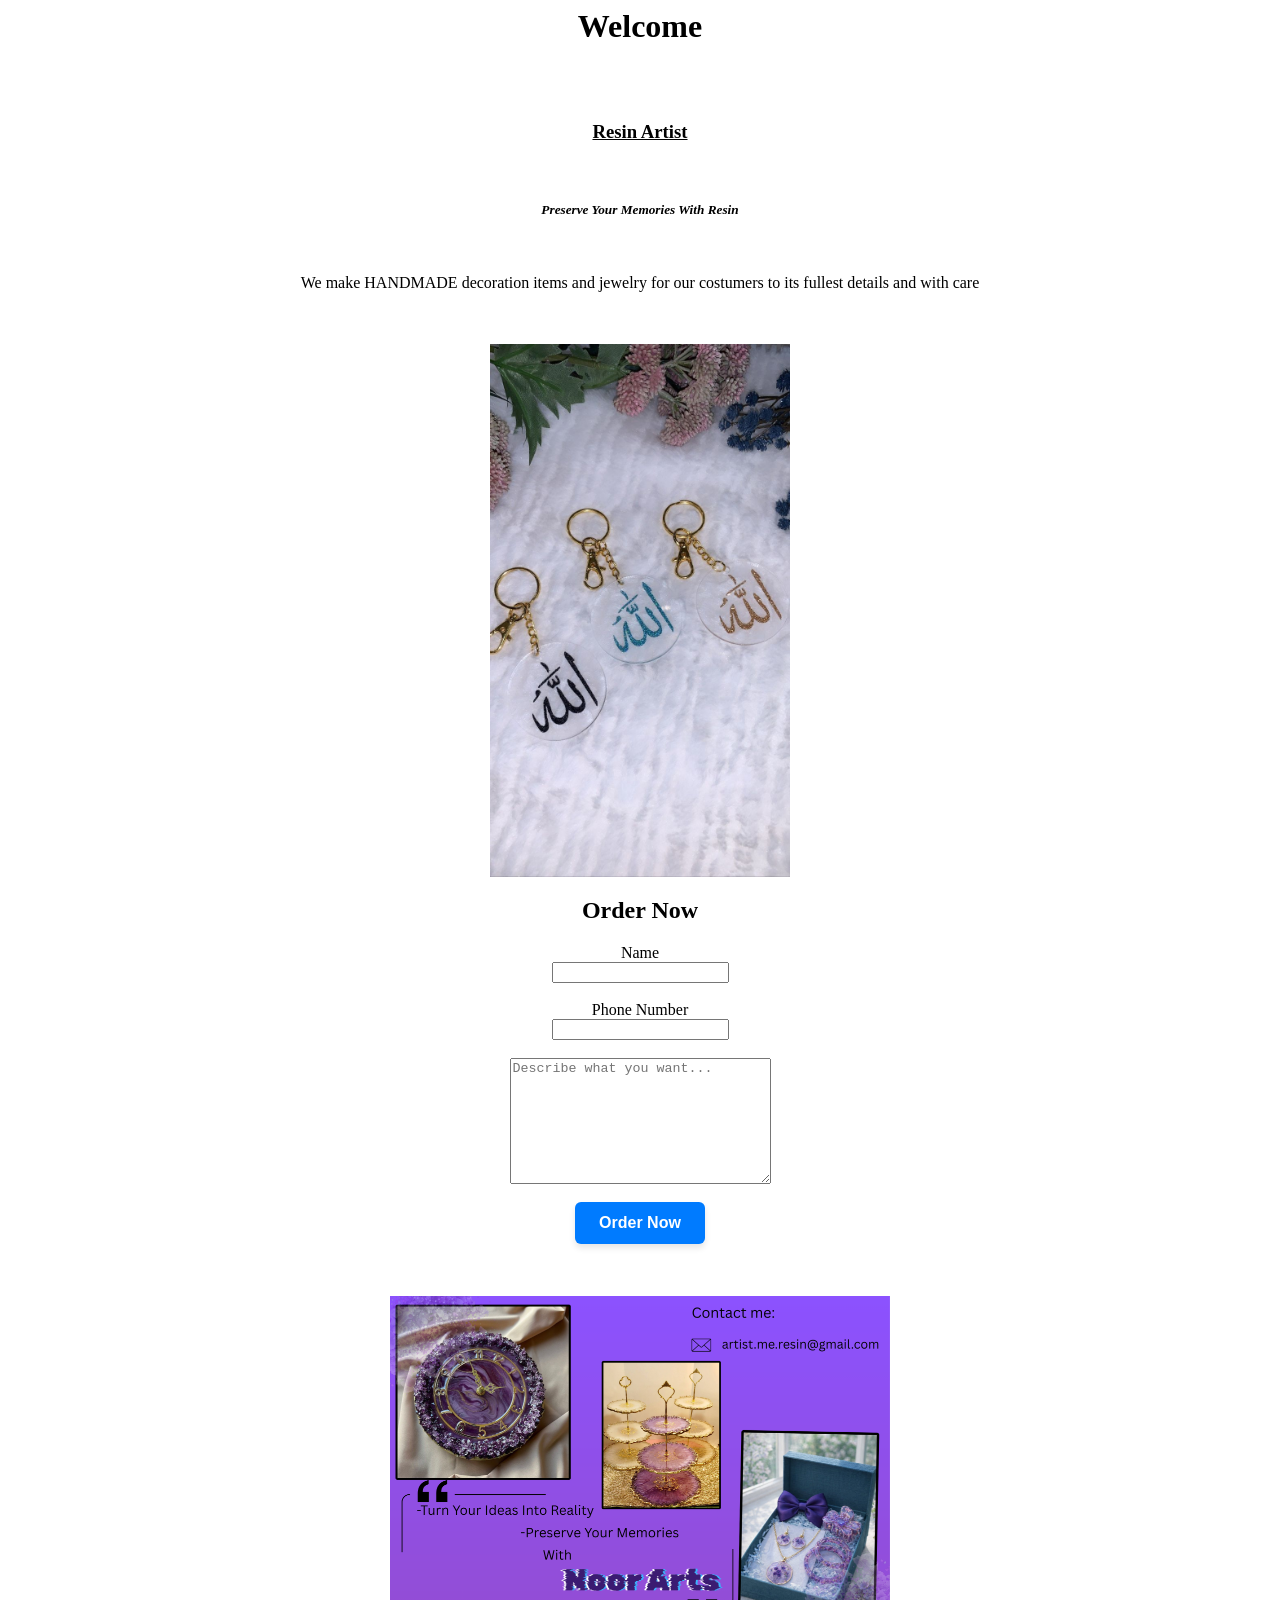
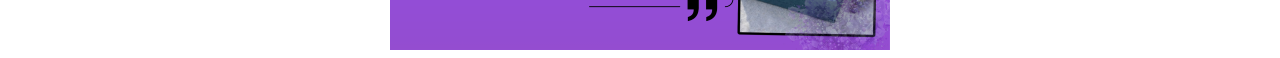
==== index.html @ 2df660d4 "Rename resine.html to index.html" ====
﻿<html>
<head>
<title> Hello </title> 
<style>
body{
         text-align:center;
}
 .my-custom-button {
  /* Colors and Font */
  background-color: #007BFF; /* Primary blue color */
  color: #FFFFFF;            /* White text color */
  font-size: 16px;           /* Text sizing */
  font-family: Arial, sans-serif;
  font-weight: bold;

  /* Box Sizing & Spacing */
  padding: 12px 24px;        /* Vertical and horizontal spacing inside */
  border: none;              /* Removes default harsh browser border */
  border-radius: 6px;        /* Creates modern, slightly rounded corners */
  
  /* UX Enhancements */
  cursor: pointer;           /* Changes the mouse cursor to a hand on hover */
  outline: none;             /* Cleans up default clicking outlines */
  transition: all 0.3s ease; /* Blends color transitions smoothly */
  
  /* Subtle Shadow */
  box-shadow: 0 4px 6px rgba(0, 0, 0, 0.1); 
}

/* Hover State - Triggers when hovering with a mouse */
.my-custom-button:hover {
  background-color: #0056b3; /* Darker blue shade */
  transform: translateY(-1px); /* Subtly lifts the button up */
}

/* Active State - Triggers exactly while clicking down */
.my-custom-button:active {
  background-color: #004085;  /* Deepest blue shade */
  transform: translateY(1px);  /* Pushes down to mimic a physical click */
  box-shadow: 0 2px 4px rgba(0, 0, 0, 0.1); 
}
</style>
</head> 
<body>
<h1><b> Welcome </b></h1></br></br>
<h3><u> Resin Artist </u></h3> </br>
<h5><i> Preserve Your Memories With Resin </i></h5></br>
<p> We make HANDMADE decoration items and jewelry for our costumers to its fullest details and with care </p></br></br> 
<img src="keychin.jpg" alt="Keychain" width="300" length="auto">
<h2> Order Now </h2>
<form id="orderForm">

<label>Name</label><br>
<input type="text" id="name" required><br><br>

<label>Phone Number</label><br>
<input type="tel" id="phone" required><br><br>

<textarea
id="order"
rows="8"
cols="30"
placeholder="Describe what you want..."
required></textarea>

<br><br>

<button type="submit" class="my-custom-button">
Order Now
</button>

</form>

<p id="message"></p></br></br>
<img src="Noor.png" alt="ad" width="500" length="auto">
</form> 
<script>

const scriptURL = "https://script.google.com/macros/s/AKfycbxiveChvtowxTH3TTy9dmExqJLEyiinHhHzLfehG3ykEEvPdtzB4-drTTP913GQWYmvsw/exec";

document
.getElementById("orderForm")
.addEventListener("submit", function(e){

e.preventDefault();

const data = {
    name: document.getElementById("name").value,
    phone: document.getElementById("phone").value,
    order: document.getElementById("order").value
};

fetch(scriptURL,{
    method:"POST",
    body:JSON.stringify(data)
})
.then(()=>{
    document.getElementById("message").innerHTML =
    "✅ Your order has been placed!";

    document.getElementById("orderForm").reset();
})
.catch(()=>{
    document.getElementById("message").innerHTML =
    "❌ Something went wrong.";
});

});

</script>
</body> 
</html>
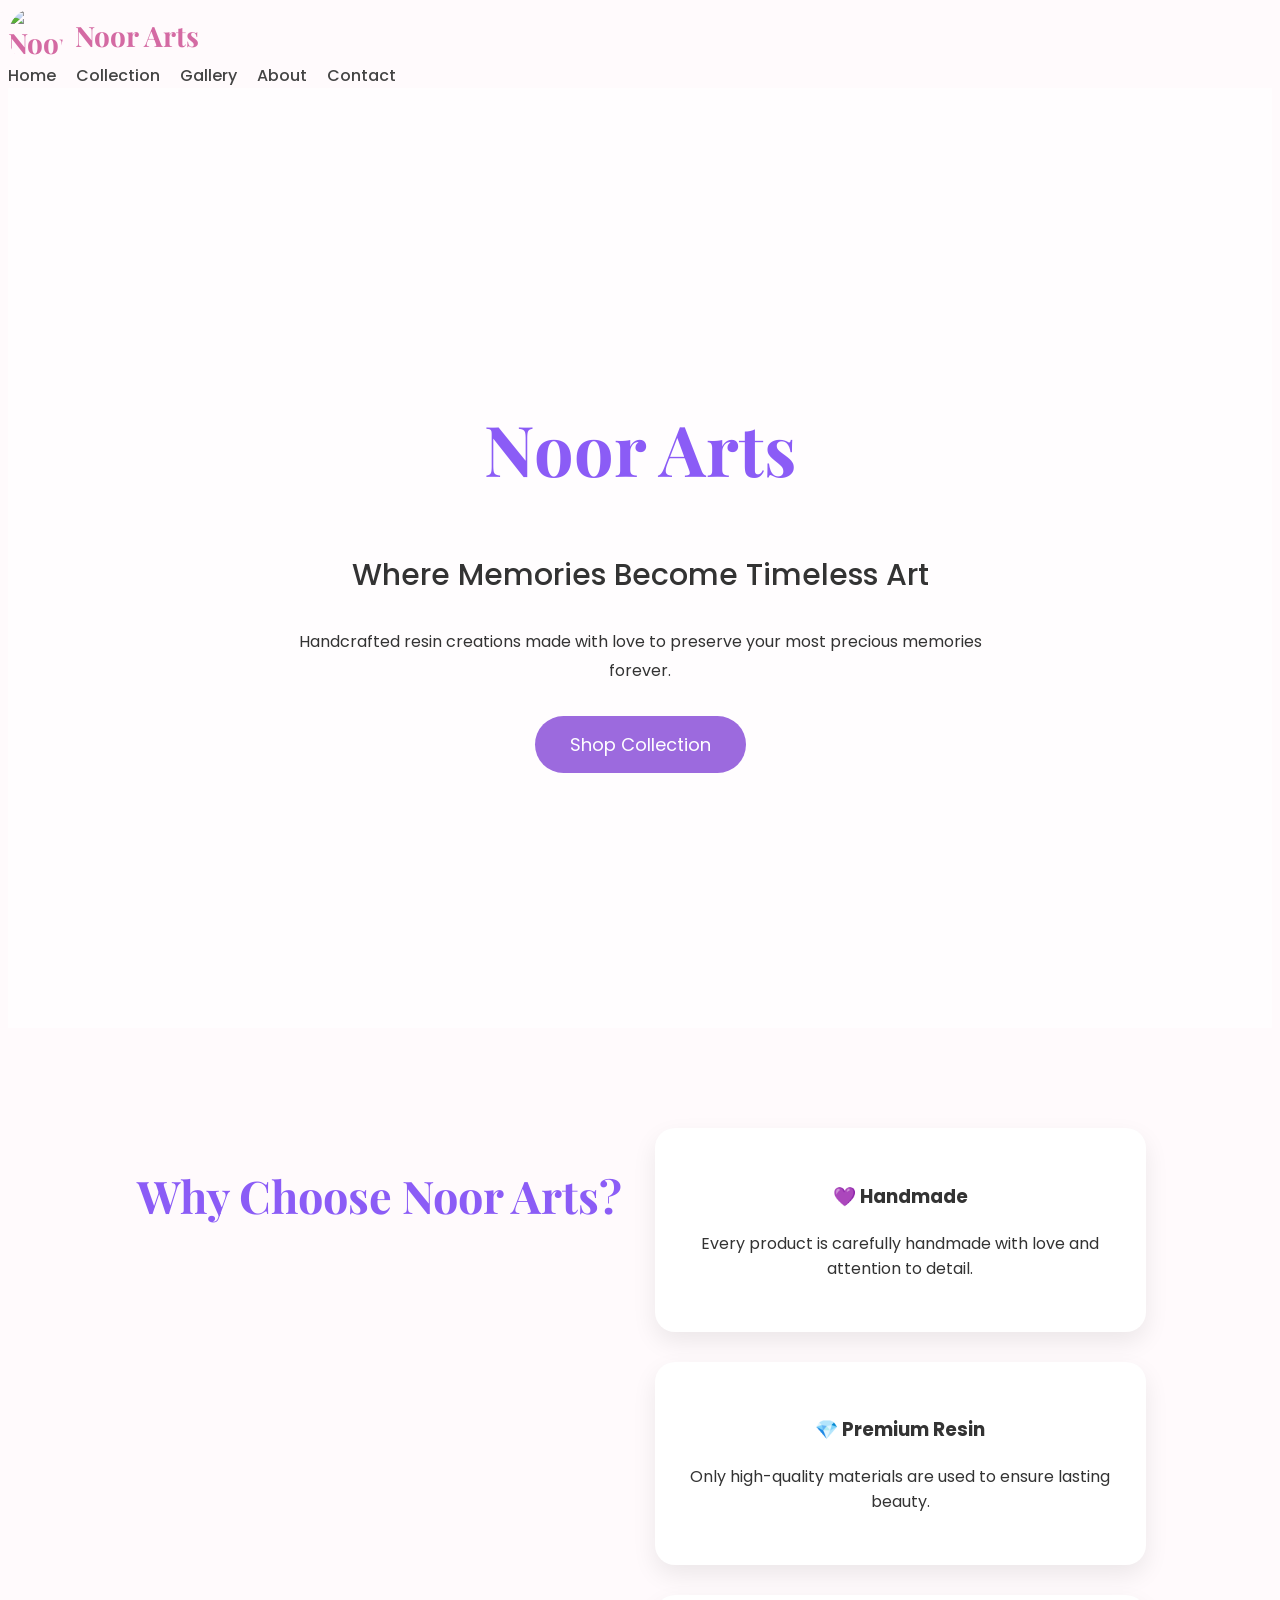
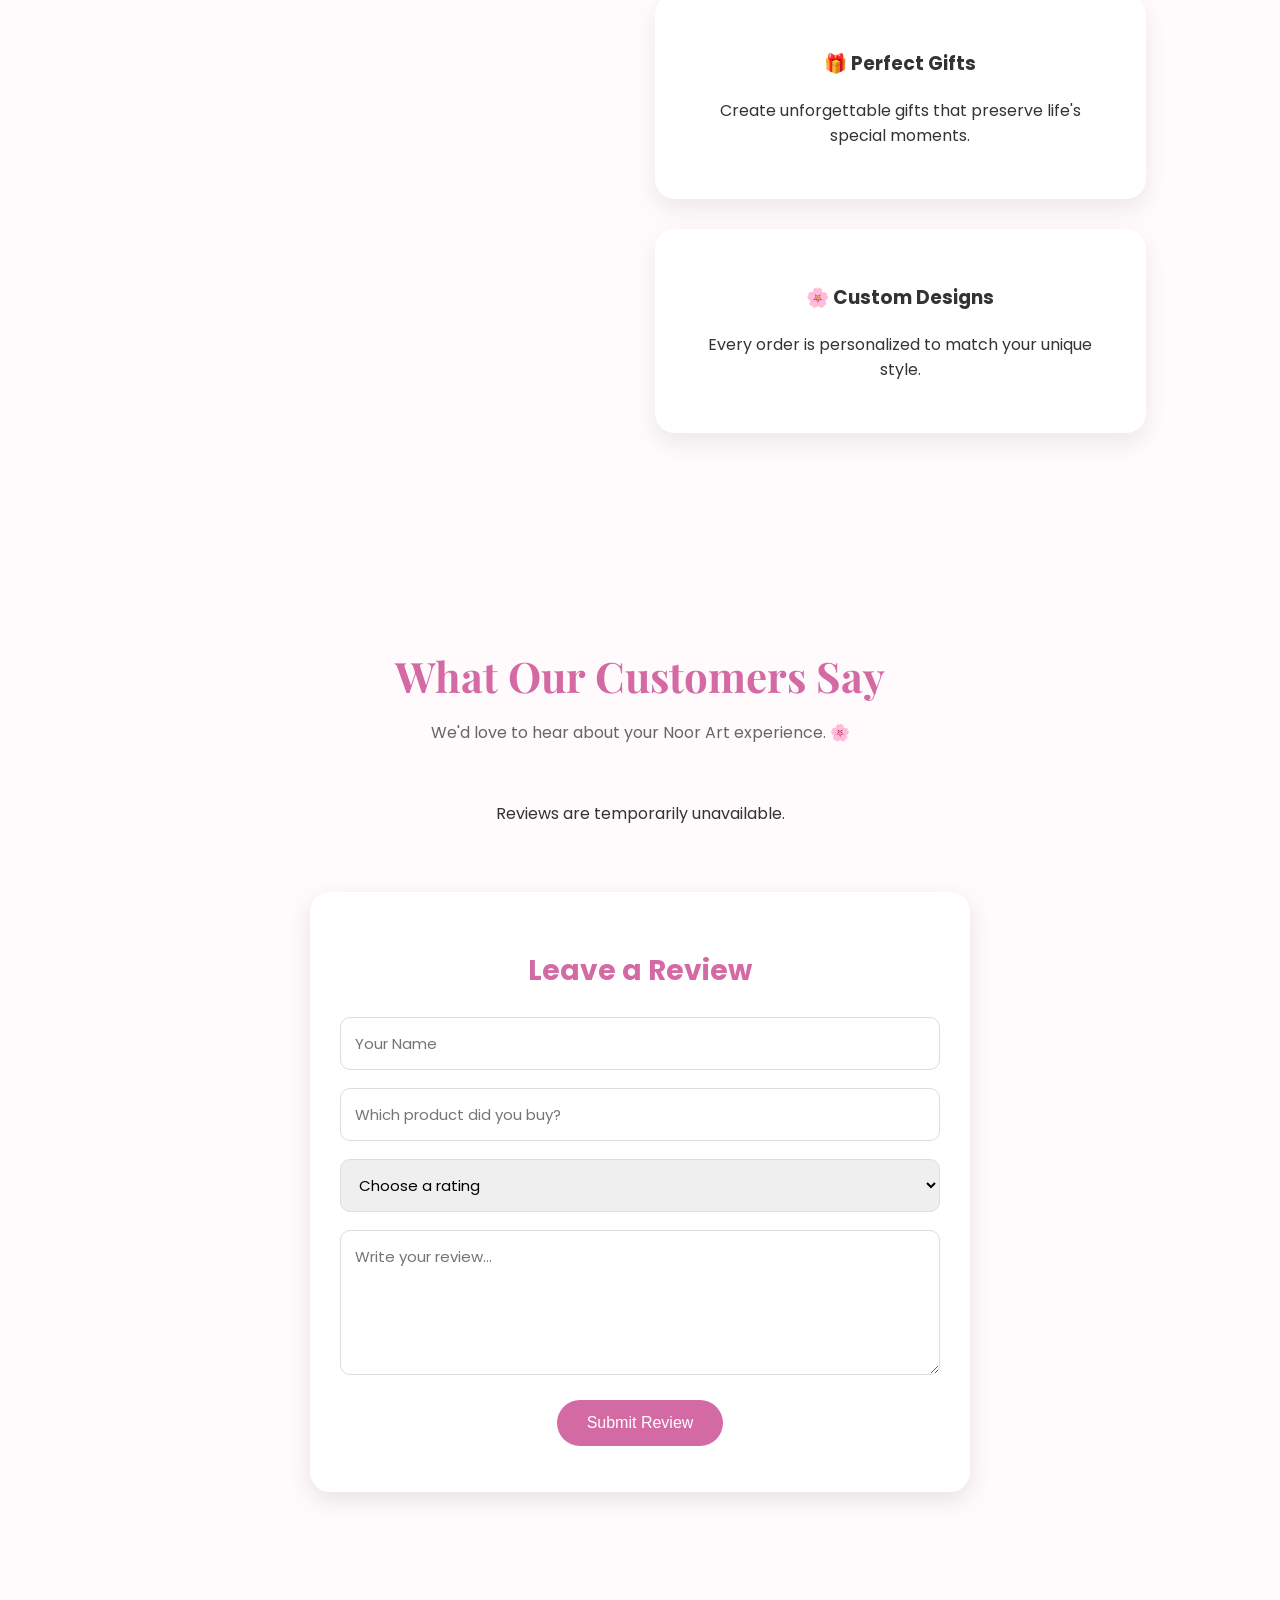
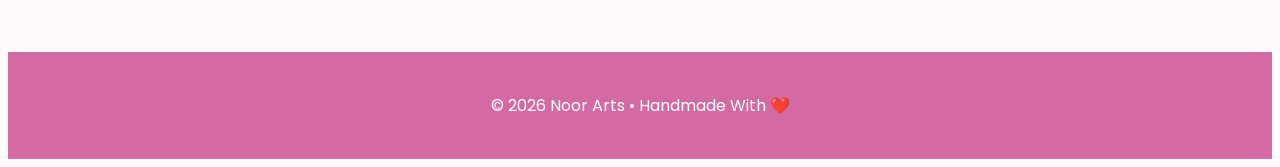
==== commit 574aaeb1: "Noor Arts" ====
--- a/index.html
+++ b/index.html
@@ -1,113 +1,305 @@
-﻿<html>
+﻿<!DOCTYPE html>
+<html lang="en">
+
 <head>
-<title> Hello </title> 
-<style>
-body{
-         text-align:center;
+
+<meta charset="UTF-8">
+<meta name="viewport" content="width=device-width, initial-scale=1.0">
+
+<title>Noor Arts | Handmade Resin Creations</title>
+
+<link rel="preconnect" href="https://fonts.googleapis.com">
+<link rel="preconnect" href="https://fonts.gstatic.com" crossorigin>
+
+<link href="https://fonts.googleapis.com/css2?family=Poppins:wght@300;400;500;600&family=Playfair+Display:wght@600;700&display=swap" rel="stylesheet">
+
+<link rel="stylesheet" href="test.css">
+
+</head>
+
+<body>
+
+<header>
+
+<nav>
+
+<div class="logo">
+
+<img src="images/logo.png" alt="Noor Arts Logo">
+
+<span>Noor Arts</span>
+
+</div> 
+
+<ul>
+
+<li><a href="#">Home</a></li>
+
+<li><a href="products.html">Collection</a></li>
+
+<li><a href="gallery.html">Gallery</a></li>
+
+<li><a href="about.html">About</a></li>
+
+<li><a href="contact.html">Contact</a></li>
+
+</ul>
+
+</nav>
+
+</header>
+
+<section class="hero">
+
+<div class="hero-text">
+
+<h1>Noor Arts</h1>
+
+<h2>Where Memories Become Timeless Art</h2>
+
+<p>
+
+Handcrafted resin creations made with love to preserve your most precious memories forever.
+
+</p>
+
+<a href="products.html" class="btn">
+
+Shop Collection
+
+</a>
+
+</div>
+
+</section>
+
+<section class="features">
+
+<h2>Why Choose Noor Arts?</h2>
+
+<div class="cards">
+
+<div class="card">
+
+<h3>💜 Handmade</h3>
+
+<p>Every product is carefully handmade with love and attention to detail.</p>
+
+</div>
+
+<div class="card">
+
+<h3>💎 Premium Resin</h3>
+
+<p>Only high-quality materials are used to ensure lasting beauty.</p>
+
+</div>
+
+<div class="card">
+
+<h3>🎁 Perfect Gifts</h3>
+
+<p>Create unforgettable gifts that preserve life's special moments.</p>
+
+</div>
+
+<div class="card">
+
+<h3>🌸 Custom Designs</h3>
+
+<p>Every order is personalized to match your unique style.</p>
+
+</div>
+
+</div>
+
+</section>
+<section class="reviews">
+
+    <h2>What Our Customers Say</h2>
+
+    <p class="reviews-subtitle">
+        We'd love to hear about your Noor Art experience. 🌸
+    </p>
+
+    <div id="reviewsList">
+        <p>Loading reviews...</p>
+    </div>
+
+    <div class="review-form-box">
+
+        <h3>Leave a Review</h3>
+
+        <form id="reviewForm">
+
+            <input
+                type="text"
+                id="reviewName"
+                placeholder="Your Name"
+                required
+            >
+
+            <input
+                type="text"
+                id="reviewProduct"
+                placeholder="Which product did you buy?"
+                required
+            >
+
+            <select id="reviewRating" required>
+                <option value="">Choose a rating</option>
+                <option value="5">⭐⭐⭐⭐⭐</option>
+                <option value="4">⭐⭐⭐⭐</option>
+                <option value="3">⭐⭐⭐</option>
+                <option value="2">⭐⭐</option>
+                <option value="1">⭐</option>
+            </select>
+
+            <textarea
+                id="reviewText"
+                rows="5"
+                placeholder="Write your review..."
+                required
+            ></textarea>
+
+            <button type="submit">Submit Review</button>
+
+        </form>
+
+        <p id="reviewMessage"></p>
+
+    </div>
+
+</section>
+<script>
+
+const reviewScriptURL =
+"https://script.google.com/macros/s/AKfycbzSDX2f3fP78UCHb-_YmSrYH2OGgsOXdRjGkHEP-wkbRKOOLtGw57H6y1SkrmS8TJft/exec";
+
+const reviewForm = document.getElementById("reviewForm");
+const reviewsList = document.getElementById("reviewsList");
+const reviewMessage = document.getElementById("reviewMessage");
+
+
+function loadReviews() {
+
+    fetch(reviewScriptURL)
+    .then(response => response.json())
+    .then(reviews => {
+
+        if (reviews.length === 0) {
+
+            reviewsList.innerHTML =
+                "<p>No reviews yet. Be the first to leave one! 🌸</p>";
+
+            return;
+        }
+
+        reviewsList.innerHTML = "";
+
+        reviews.forEach(review => {
+
+            const card = document.createElement("div");
+            card.className = "review-card";
+
+            card.innerHTML = `
+                <div class="review-stars">
+                    ${"⭐".repeat(Number(review.rating))}
+                </div>
+
+                <p>"${review.review}"</p>
+
+                <strong>${review.name}</strong>
+
+                <small>${review.product}</small>
+            `;
+
+            reviewsList.appendChild(card);
+
+        });
+
+    })
+    .catch(() => {
+
+        reviewsList.innerHTML =
+            "<p>Reviews are temporarily unavailable.</p>";
+
+    });
 }
- .my-custom-button {
-  /* Colors and Font */
-  background-color: #007BFF; /* Primary blue color */
-  color: #FFFFFF;            /* White text color */
-  font-size: 16px;           /* Text sizing */
-  font-family: Arial, sans-serif;
-  font-weight: bold;
-
-  /* Box Sizing & Spacing */
-  padding: 12px 24px;        /* Vertical and horizontal spacing inside */
-  border: none;              /* Removes default harsh browser border */
-  border-radius: 6px;        /* Creates modern, slightly rounded corners */
-  
-  /* UX Enhancements */
-  cursor: pointer;           /* Changes the mouse cursor to a hand on hover */
-  outline: none;             /* Cleans up default clicking outlines */
-  transition: all 0.3s ease; /* Blends color transitions smoothly */
-  
-  /* Subtle Shadow */
-  box-shadow: 0 4px 6px rgba(0, 0, 0, 0.1); 
-}
-
-/* Hover State - Triggers when hovering with a mouse */
-.my-custom-button:hover {
-  background-color: #0056b3; /* Darker blue shade */
-  transform: translateY(-1px); /* Subtly lifts the button up */
-}
-
-/* Active State - Triggers exactly while clicking down */
-.my-custom-button:active {
-  background-color: #004085;  /* Deepest blue shade */
-  transform: translateY(1px);  /* Pushes down to mimic a physical click */
-  box-shadow: 0 2px 4px rgba(0, 0, 0, 0.1); 
-}
-</style>
-</head> 
-<body>
-<h1><b> Welcome </b></h1></br></br>
-<h3><u> Resin Artist </u></h3> </br>
-<h5><i> Preserve Your Memories With Resin </i></h5></br>
-<p> We make HANDMADE decoration items and jewelry for our costumers to its fullest details and with care </p></br></br> 
-<img src="keychin.jpg" alt="Keychain" width="300" length="auto">
-<h2> Order Now </h2>
-<form id="orderForm">
-
-<label>Name</label><br>
-<input type="text" id="name" required><br><br>
-
-<label>Phone Number</label><br>
-<input type="tel" id="phone" required><br><br>
-
-<textarea
-id="order"
-rows="8"
-cols="30"
-placeholder="Describe what you want..."
-required></textarea>
-
-<br><br>
-
-<button type="submit" class="my-custom-button">
-Order Now
-</button>
-
-</form>
-
-<p id="message"></p></br></br>
-<img src="Noor.png" alt="ad" width="500" length="auto">
-</form> 
-<script>
-
-const scriptURL = "https://script.google.com/macros/s/AKfycbxiveChvtowxTH3TTy9dmExqJLEyiinHhHzLfehG3ykEEvPdtzB4-drTTP913GQWYmvsw/exec";
-
-document
-.getElementById("orderForm")
-.addEventListener("submit", function(e){
-
-e.preventDefault();
-
-const data = {
-    name: document.getElementById("name").value,
-    phone: document.getElementById("phone").value,
-    order: document.getElementById("order").value
-};
-
-fetch(scriptURL,{
-    method:"POST",
-    body:JSON.stringify(data)
-})
-.then(()=>{
-    document.getElementById("message").innerHTML =
-    "✅ Your order has been placed!";
-
-    document.getElementById("orderForm").reset();
-})
-.catch(()=>{
-    document.getElementById("message").innerHTML =
-    "❌ Something went wrong.";
+
+
+reviewForm.addEventListener("submit", function(event) {
+
+    event.preventDefault();
+
+    reviewMessage.textContent = "Sending your review...";
+
+    const data = {
+
+        type: "review",
+
+        name: document.getElementById("reviewName").value,
+
+        product: document.getElementById("reviewProduct").value,
+
+        rating: document.getElementById("reviewRating").value,
+
+        review: document.getElementById("reviewText").value
+
+    };
+
+
+    fetch(reviewScriptURL, {
+
+        method: "POST",
+
+        mode: "no-cors",
+
+        headers: {
+            "Content-Type": "text/plain;charset=utf-8"
+        },
+
+        body: JSON.stringify(data)
+
+    })
+    .then(() => {
+
+        reviewForm.reset();
+
+        reviewMessage.textContent =
+            "🌸 Thank you! Your review has been submitted.";
+
+        setTimeout(loadReviews, 1000);
+
+    })
+    .catch(() => {
+
+        reviewMessage.textContent =
+            "Something went wrong. Please try again.";
+
+    });
+
 });
 
-});
+
+loadReviews();
 
 </script>
-</body> 
-</html>
- 
+
+<footer>
+
+<p>
+
+© 2026 Noor Arts • Handmade With ❤️
+
+</p>
+
+</footer>
+
+<script src="script.js"></script>
+
+
+</body>
+
+</html> 
+ 
--- a/test.css
+++ b/test.css
@@ -0,0 +1,1092 @@
+﻿ {
+margin:0;
+padding:0;
+box-sizing:border-box;
+}
+
+body{
+
+font-family:'Poppins',sans-serif;
+
+background:#fffafc;
+
+color:#333;
+
+}
+
+nav ul{
+
+display:flex;
+
+list-style:none;
+
+gap:20px;
+
+margin:0;
+
+padding:0;
+
+}
+
+.logo{
+
+display:flex;
+
+align-items:center;
+
+gap:12px;
+
+font-size:28px;
+
+font-family:'Playfair Display',serif;
+
+font-weight:bold;
+
+color:#9c6ade;
+
+}
+
+.logo img{
+
+width:50px;
+
+height:50px;
+
+border-radius:50%;
+
+}
+
+nav ul{
+
+display:flex;
+
+list-style:none;
+
+}
+
+nav ul{
+
+display:flex;
+
+list-style:none;
+
+gap:20px;
+
+flex-wrap:wrap;
+
+}
+
+nav a{
+
+text-decoration:none;
+
+color:#444;
+
+font-weight:500;
+
+transition:.3s;
+
+}
+
+nav a:hover{
+
+color:#9c6ade;
+
+}
+
+.hero{
+
+height:100vh;
+
+display:flex;
+
+justify-content:center;
+
+align-items:center;
+
+text-align:center;
+
+padding:20px;
+
+background:linear-gradient(rgba(255,255,255,.65),rgba(255,255,255,.65)),
+url("images/hero.jpg");
+
+background-size:cover;
+
+background-position:center;
+
+}
+
+.hero h1{
+
+font-size:70px;
+
+font-family:'Playfair Display',serif;
+
+color:#8b5cf6;
+
+}
+
+.hero h2{
+
+margin-top:20px;
+
+font-size:30px;
+
+font-weight:500;
+
+}
+
+.hero p{
+
+margin:30px auto;
+
+max-width:700px;
+
+line-height:1.8;
+
+}
+
+.btn{
+
+display:inline-block;
+
+padding:15px 35px;
+
+background:#9c6ade;
+
+color:white;
+
+text-decoration:none;
+
+border-radius:50px;
+
+font-size:18px;
+
+transition:.3s;
+
+}
+
+.btn:hover{
+
+background:#7d4ed8;
+
+transform:translateY(-4px);
+
+}
+
+.features{
+
+padding:100px 10%;
+
+text-align:center;
+
+}
+
+.features h2{
+
+font-size:45px;
+
+margin-bottom:50px;
+
+font-family:'Playfair Display',serif;
+
+color:#8b5cf6;
+
+}
+
+.cards{
+
+display:grid;
+
+grid-template-columns:repeat(auto-fit,minmax(250px,1fr));
+
+gap:30px;
+
+}
+
+.card{
+
+padding:35px;
+
+border-radius:20px;
+
+background:white;
+
+box-shadow:0 10px 25px rgba(0,0,0,.08);
+
+transition:.4s;
+
+}
+
+.card:hover{
+
+transform:translateY(-10px);
+
+}
+
+.card h3{
+
+margin-bottom:20px;
+
+}
+
+footer{
+
+padding:30px;
+
+text-align:center;
+
+background:#9c6ade;
+
+color:white;
+
+}
+.products{
+
+padding:140px 8%;
+
+text-align:center;
+
+}
+
+.products h1{
+
+font-size:50px;
+
+font-family:'Playfair Display',serif;
+
+color:#8b5cf6;
+
+margin-bottom:20px;
+
+}
+
+.products p{
+
+margin-bottom:40px;
+
+}
+
+.product-grid{
+
+display:grid;
+
+grid-template-columns:repeat(auto-fit,minmax(280px,1fr));
+
+gap:30px;
+
+}
+
+.product-card{
+
+background:white;
+
+padding:20px;
+
+border-radius:20px;
+
+box-shadow:0 10px 25px rgba(0,0,0,.1);
+
+transition:.3s;
+
+}
+
+.product-card:hover{
+
+transform:translateY(-8px);
+
+}
+
+.product-card img{
+
+width:100%;
+
+height:250px;
+
+object-fit:cover;
+
+border-radius:15px;
+
+}
+
+.price{
+
+font-size:22px;
+
+font-weight:bold;
+
+color:#8b5cf6;
+
+margin:15px 0;
+
+}
+
+.product-card button{
+
+margin-top:15px;
+
+padding:12px 25px;
+
+border:none;
+
+background:#9c6ade;
+
+color:white;
+
+border-radius:30px;
+
+cursor:pointer;
+
+font-size:16px;
+
+transition:.3s;
+
+}
+
+.product-card{
+
+transition:.4s;
+
+cursor:pointer;
+
+}
+
+.product-card:hover{
+
+transform:translateY(-12px);
+
+box-shadow:0 15px 35px rgba(0,0,0,.15);
+
+}
+
+.logo{
+
+display:flex;
+
+align-items:center;
+
+gap:12px;
+
+font-size:28px;
+
+font-family:'Playfair Display',serif;
+
+font-weight:bold;
+
+color:#d46aa3;
+
+}
+
+.logo img{
+
+width:55px;
+
+height:55px;
+
+border-radius:50%;
+
+}
+.order-btn{
+
+display:inline-block;
+
+margin-top:18px;
+
+padding:12px 30px;
+
+background:#d46aa3;
+
+color:white;
+
+text-decoration:none;
+
+border-radius:40px;
+
+font-weight:bold;
+
+transition:.3s;
+
+}
+
+.order-btn:hover{
+
+background:#b84f87;
+
+transform:scale(1.05);
+
+}
+.gallery{
+
+padding:140px 8%;
+
+text-align:center;
+
+}
+
+.gallery h1{
+
+font-size:50px;
+
+font-family:'Playfair Display',serif;
+
+color:#d46aa3;
+
+margin-bottom:20px;
+
+}
+
+.gallery p{
+
+color:#555;
+
+margin-bottom:40px;
+
+}
+
+.gallery-grid{
+
+display:grid;
+
+grid-template-columns:repeat(auto-fit,minmax(280px,1fr));
+
+gap:25px;
+
+}
+
+.gallery-grid img{
+
+width:100%;
+
+height:300px;
+
+object-fit:cover;
+
+border-radius:20px;
+
+box-shadow:0 10px 25px rgba(0,0,0,.1);
+
+transition:.4s;
+
+cursor:pointer;
+
+}
+
+.gallery-grid img:hover{
+
+transform:scale(1.05);
+
+box-shadow:0 15px 35px rgba(0,0,0,.2);
+
+}
+.about{
+
+padding:140px 8% 80px;
+
+}
+
+.about h1{
+
+text-align:center;
+
+font-size:50px;
+
+color:#d46aa3;
+
+margin-bottom:50px;
+
+font-family:'Playfair Display',serif;
+
+}
+
+.about-content{
+
+display:flex;
+
+align-items:center;
+
+justify-content:center;
+
+gap:60px;
+
+flex-wrap:wrap;
+
+}
+
+.about-image img{
+
+width:300px;
+
+border-radius:20px;
+
+box-shadow:0 10px 25px rgba(0,0,0,.15);
+
+}
+
+.about-text{
+
+max-width:600px;
+
+}
+
+.about-text h2{
+
+font-size:34px;
+
+margin-bottom:20px;
+
+color:#444;
+
+}
+
+.about-text p{
+
+font-size:18px;
+
+line-height:1.8;
+
+color:#666;
+
+margin-bottom:20px;
+
+}
+
+.why-us{
+
+padding:50px 8% 100px;
+
+text-align:center;
+
+}
+
+.why-us h2{
+
+font-size:40px;
+
+margin-bottom:40px;
+
+color:#d46aa3;
+
+font-family:'Playfair Display',serif;
+
+}
+
+.features{
+
+display:grid;
+
+grid-template-columns:repeat(auto-fit,minmax(250px,1fr));
+
+gap:30px;
+
+}
+
+.feature-box{
+
+background:white;
+
+padding:30px;
+
+border-radius:20px;
+
+box-shadow:0 10px 20px rgba(0,0,0,.1);
+
+transition:.3s;
+
+}
+
+.feature-box:hover{
+
+transform:translateY(-10px);
+
+}
+
+.feature-box h3{
+
+margin-bottom:15px;
+
+color:#d46aa3;
+
+}
+.contact{
+
+padding:140px 8%;
+
+text-align:center;
+
+}
+
+.contact h1{
+
+font-size:50px;
+
+color:#d46aa3;
+
+font-family:'Playfair Display',serif;
+
+margin-bottom:15px;
+
+}
+
+.contact p{
+
+color:#666;
+
+margin-bottom:40px;
+
+}
+
+.contact-container{
+
+display:grid;
+
+grid-template-columns:1fr 1fr;
+
+gap:50px;
+
+align-items:start;
+
+}
+
+.contact-info{
+
+background:white;
+
+padding:30px;
+
+border-radius:20px;
+
+box-shadow:0 10px 25px rgba(0,0,0,.1);
+
+text-align:left;
+
+}
+
+.contact-info p{
+
+font-size:18px;
+
+margin:20px 0;
+
+}
+
+.contact-form{
+
+background:white;
+
+padding:30px;
+
+border-radius:20px;
+
+box-shadow:0 10px 25px rgba(0,0,0,.1);
+
+}
+
+.contact-form input,
+.contact-form textarea{
+
+width:100%;
+
+padding:15px;
+
+margin-bottom:20px;
+
+border:1px solid #ddd;
+
+border-radius:10px;
+
+font-size:16px;
+
+font-family:Poppins,sans-serif;
+
+}
+
+.contact-form button{
+
+background:#d46aa3;
+
+color:white;
+
+padding:15px 40px;
+
+border:none;
+
+border-radius:30px;
+
+font-size:18px;
+
+cursor:pointer;
+
+transition:.3s;
+
+}
+
+.contact-form button:hover{
+
+background:#b84f87;
+
+}
+
+footer{
+
+background:#d46aa3;
+
+color:white;
+
+text-align:center;
+
+padding:25px;
+
+margin-top:80px;
+
+}
+.order-page{
+padding:140px 8%;
+text-align:center;
+}
+
+.order-page h1{
+font-size:50px;
+color:#d46aa3;
+font-family:'Playfair Display',serif;
+margin-bottom:15px;
+}
+
+.order-page p{
+color:#666;
+margin-bottom:40px;
+}
+
+.order-form{
+max-width:600px;
+margin:auto;
+background:white;
+padding:40px;
+border-radius:25px;
+box-shadow:0 10px 25px rgba(0,0,0,.1);
+text-align:left;
+}
+
+.order-form label{
+display:block;
+margin-bottom:8px;
+font-weight:600;
+color:#444;
+}
+
+.order-form input,
+.order-form textarea{
+width:100%;
+padding:15px;
+margin-bottom:25px;
+border:1px solid #ddd;
+border-radius:12px;
+font-size:16px;
+font-family:Poppins,sans-serif;
+}
+
+.order-form input[readonly]{
+background:#f8f3f7;
+color:#d46aa3;
+font-weight:bold;
+}
+
+.order-form button{
+width:100%;
+padding:16px;
+background:#d46aa3;
+color:white;
+border:none;
+border-radius:35px;
+font-size:18px;
+font-weight:bold;
+cursor:pointer;
+transition:.3s;
+}
+
+.order-form button:hover{
+background:#b84f87;
+transform:scale(1.02);
+}
+.order-section {
+
+padding: 140px 8% 80px;
+
+text-align: center;
+
+}
+
+.order-section h1 {
+
+font-family: 'Playfair Display', serif;
+
+font-size: 50px;
+
+color: #d46aa3;
+
+margin-bottom: 15px;
+
+}
+
+.order-section > p {
+
+color: #666;
+
+margin-bottom: 35px;
+
+}
+
+#orderForm {
+
+max-width: 650px;
+
+margin: auto;
+
+background: white;
+
+padding: 35px;
+
+border-radius: 20px;
+
+box-shadow: 0 10px 30px rgba(0,0,0,.1);
+
+text-align: left;
+
+}
+
+#orderForm label {
+
+display: block;
+
+font-weight: 600;
+
+margin-bottom: 8px;
+
+color: #444;
+
+}
+
+#orderForm input,
+#orderForm textarea {
+
+width: 100%;
+
+box-sizing: border-box;
+
+padding: 14px;
+
+margin-bottom: 22px;
+
+border: 1px solid #ddd;
+
+border-radius: 10px;
+
+font-family: Poppins, sans-serif;
+
+font-size: 16px;
+
+}
+
+#orderForm textarea {
+
+resize: vertical;
+
+}
+
+#orderForm button {
+
+display: block;
+
+margin: auto;
+
+padding: 14px 35px;
+
+border: none;
+
+border-radius: 30px;
+
+background: #d46aa3;
+
+color: white;
+
+font-size: 17px;
+
+font-weight: 600;
+
+cursor: pointer;
+
+}
+
+#orderForm button:hover {
+
+background: #b84f87;
+
+}
+
+#message {
+
+margin-top: 25px;
+
+font-weight: 600;
+
+}
+.reviews {
+
+    padding: 80px 8%;
+
+    text-align: center;
+
+}
+
+.reviews h2 {
+
+    font-family: 'Playfair Display', serif;
+
+    font-size: 42px;
+
+    color: #d46aa3;
+
+    margin-bottom: 10px;
+
+}
+
+.reviews-subtitle {
+
+    color: #666;
+
+    margin-bottom: 40px;
+
+}
+
+#reviewsList {
+
+    display: grid;
+
+    grid-template-columns:
+        repeat(auto-fit, minmax(250px, 1fr));
+
+    gap: 25px;
+
+    margin-bottom: 50px;
+
+}
+
+.review-card {
+
+    background: white;
+
+    padding: 25px;
+
+    border-radius: 18px;
+
+    box-shadow: 0 8px 20px rgba(0,0,0,.1);
+
+}
+
+.review-stars {
+
+    font-size: 20px;
+
+    margin-bottom: 15px;
+
+}
+
+.review-card p {
+
+    color: #555;
+
+    line-height: 1.6;
+
+}
+
+.review-card strong {
+
+    display: block;
+
+    margin-top: 15px;
+
+    color: #444;
+
+}
+
+.review-card small {
+
+    display: block;
+
+    margin-top: 5px;
+
+    color: #999;
+
+}
+
+.review-form-box {
+
+    max-width: 600px;
+
+    margin: auto;
+
+    padding: 30px;
+
+    background: white;
+
+    border-radius: 20px;
+
+    box-shadow: 0 8px 25px rgba(0,0,0,.1);
+
+}
+
+.review-form-box h3 {
+
+    color: #d46aa3;
+
+    font-size: 28px;
+
+    margin-bottom: 25px;
+
+}
+
+#reviewForm input,
+#reviewForm select,
+#reviewForm textarea {
+
+    width: 100%;
+
+    box-sizing: border-box;
+
+    padding: 14px;
+
+    margin-bottom: 18px;
+
+    border: 1px solid #ddd;
+
+    border-radius: 10px;
+
+    font-family: Poppins, sans-serif;
+
+    font-size: 15px;
+
+}
+
+#reviewForm button {
+
+    padding: 14px 30px;
+
+    border: none;
+
+    border-radius: 30px;
+
+    background: #d46aa3;
+
+    color: white;
+
+    font-size: 16px;
+
+    cursor: pointer;
+
+}
+
+#reviewForm button:hover {
+
+    background: #b84f87;
+
+}
